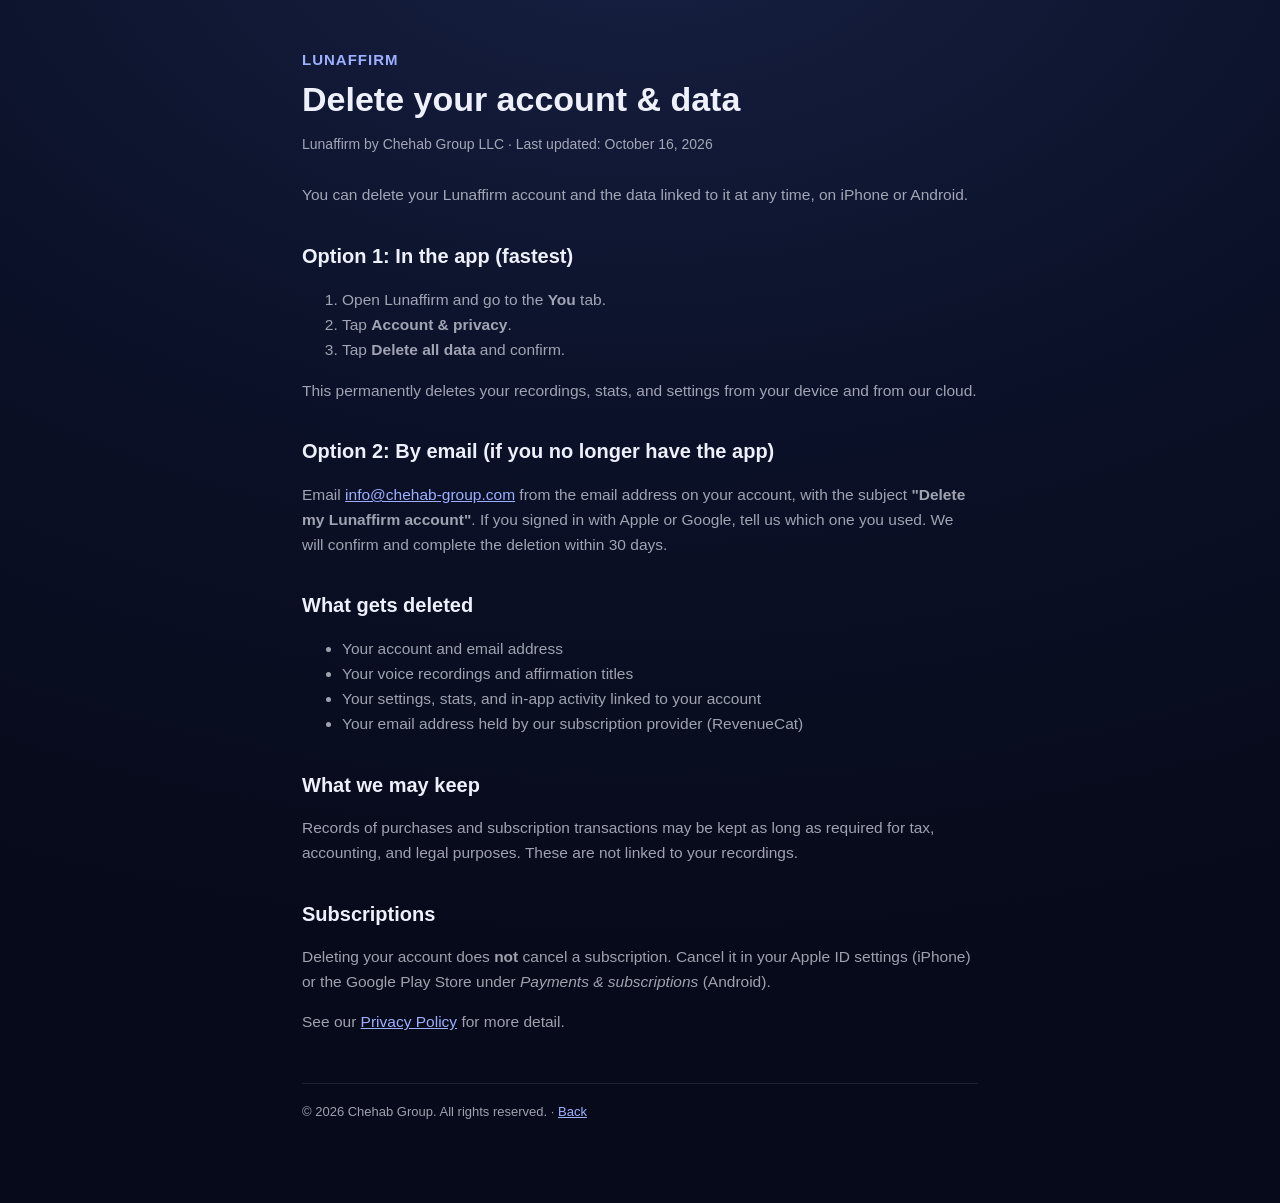
==== delete-account.html @ 2b89db29 "Add account deletion page (required by Google Play) Co-Authored-By: Claude Opus 5.5 <noreply@anthrop" ====
<!doctype html>
<html lang="en">
<head>
<meta charset="utf-8">
<meta name="viewport" content="width=device-width, initial-scale=1">
<title>Lunaffirm — Delete Your Account &amp; Data</title>
<link rel="stylesheet" href="style.css">
</head>
<body>
<div class="wrap">
  <div class="brand">Lunaffirm</div>
  <h1>Delete your account &amp; data</h1>
  <p class="updated">Lunaffirm by Chehab Group LLC · Last updated: October 16, 2026</p>

  <p>You can delete your Lunaffirm account and the data linked to it at any time, on iPhone or Android.</p>

  <h2>Option 1: In the app (fastest)</h2>
  <ol>
    <li>Open Lunaffirm and go to the <strong>You</strong> tab.</li>
    <li>Tap <strong>Account &amp; privacy</strong>.</li>
    <li>Tap <strong>Delete all data</strong> and confirm.</li>
  </ol>
  <p>This permanently deletes your recordings, stats, and settings from your device and from our cloud.</p>

  <h2>Option 2: By email (if you no longer have the app)</h2>
  <p>Email <a href="mailto:info@chehab-group.com?subject=Delete%20my%20Lunaffirm%20account">info@chehab-group.com</a>
  from the email address on your account, with the subject <strong>"Delete my Lunaffirm account"</strong>.
  If you signed in with Apple or Google, tell us which one you used. We will confirm and complete the
  deletion within 30 days.</p>

  <h2>What gets deleted</h2>
  <ul>
    <li>Your account and email address</li>
    <li>Your voice recordings and affirmation titles</li>
    <li>Your settings, stats, and in-app activity linked to your account</li>
    <li>Your email address held by our subscription provider (RevenueCat)</li>
  </ul>

  <h2>What we may keep</h2>
  <p>Records of purchases and subscription transactions may be kept as long as required for tax,
  accounting, and legal purposes. These are not linked to your recordings.</p>

  <h2>Subscriptions</h2>
  <p>Deleting your account does <strong>not</strong> cancel a subscription. Cancel it in your Apple ID
  settings (iPhone) or the Google Play Store under <em>Payments &amp; subscriptions</em> (Android).</p>

  <p>See our <a href="privacy.html">Privacy Policy</a> for more detail.</p>

  <footer>© 2026 Chehab Group. All rights reserved. · <a href="index.html">Back</a></footer>
</div>
</body>
</html>
---- style.css ----
:root {
  --bg: #0b1128;
  --panel: rgba(255,255,255,0.05);
  --border: rgba(255,255,255,0.10);
  --text: #eef0fb;
  --dim: rgba(238,240,251,0.66);
  --accent: #9db0ff;
}
* { box-sizing: border-box; }
body {
  margin: 0;
  background: radial-gradient(130% 90% at 50% -10%, #182144 0%, #0b1128 50%, #070a1a 100%);
  color: var(--text);
  font-family: -apple-system, BlinkMacSystemFont, "Segoe UI", Roboto, Helvetica, Arial, sans-serif;
  line-height: 1.6;
  min-height: 100vh;
}
.wrap { max-width: 720px; margin: 0 auto; padding: 48px 22px 80px; }
.brand { font-size: 15px; letter-spacing: 1px; color: var(--accent); text-transform: uppercase; font-weight: 600; }
h1 { font-size: 34px; margin: 8px 0 4px; line-height: 1.15; }
.updated { color: var(--dim); font-size: 14px; margin-bottom: 28px; }
h2 { font-size: 20px; margin: 32px 0 8px; }
p, li { color: var(--dim); font-size: 15.5px; }
a { color: var(--accent); }
.card { background: var(--panel); border: 1px solid var(--border); border-radius: 16px; padding: 18px 20px; margin-top: 18px; }
nav a { display: inline-block; margin-right: 18px; }
footer { margin-top: 48px; color: var(--dim); font-size: 13px; border-top: 1px solid var(--border); padding-top: 18px; }
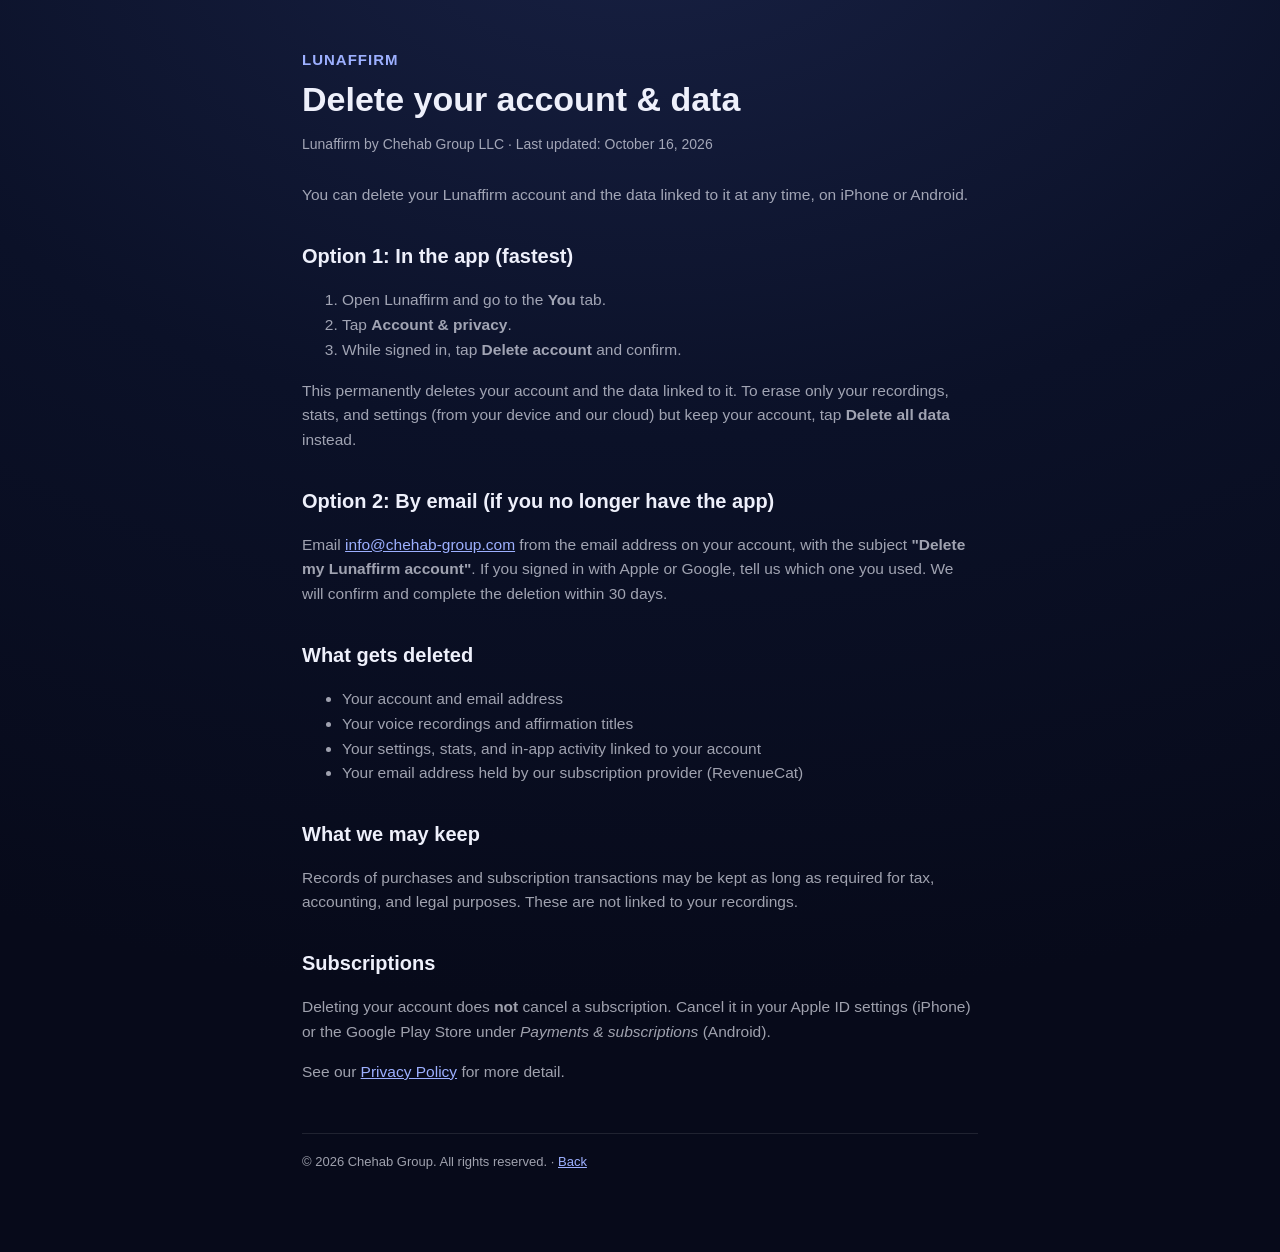
==== commit 136dec52: "Delete page: name the Delete account button Co-Authored-By: Claude Opus 5.5 <noreply@anthropic.com> " ====
--- a/delete-account.html
+++ b/delete-account.html
@@ -18,9 +18,11 @@
   <ol>
     <li>Open Lunaffirm and go to the <strong>You</strong> tab.</li>
     <li>Tap <strong>Account &amp; privacy</strong>.</li>
-    <li>Tap <strong>Delete all data</strong> and confirm.</li>
+    <li>While signed in, tap <strong>Delete account</strong> and confirm.</li>
   </ol>
-  <p>This permanently deletes your recordings, stats, and settings from your device and from our cloud.</p>
+  <p>This permanently deletes your account and the data linked to it. To erase only your recordings,
+  stats, and settings (from your device and our cloud) but keep your account, tap
+  <strong>Delete all data</strong> instead.</p>
 
   <h2>Option 2: By email (if you no longer have the app)</h2>
   <p>Email <a href="mailto:info@chehab-group.com?subject=Delete%20my%20Lunaffirm%20account">info@chehab-group.com</a>
